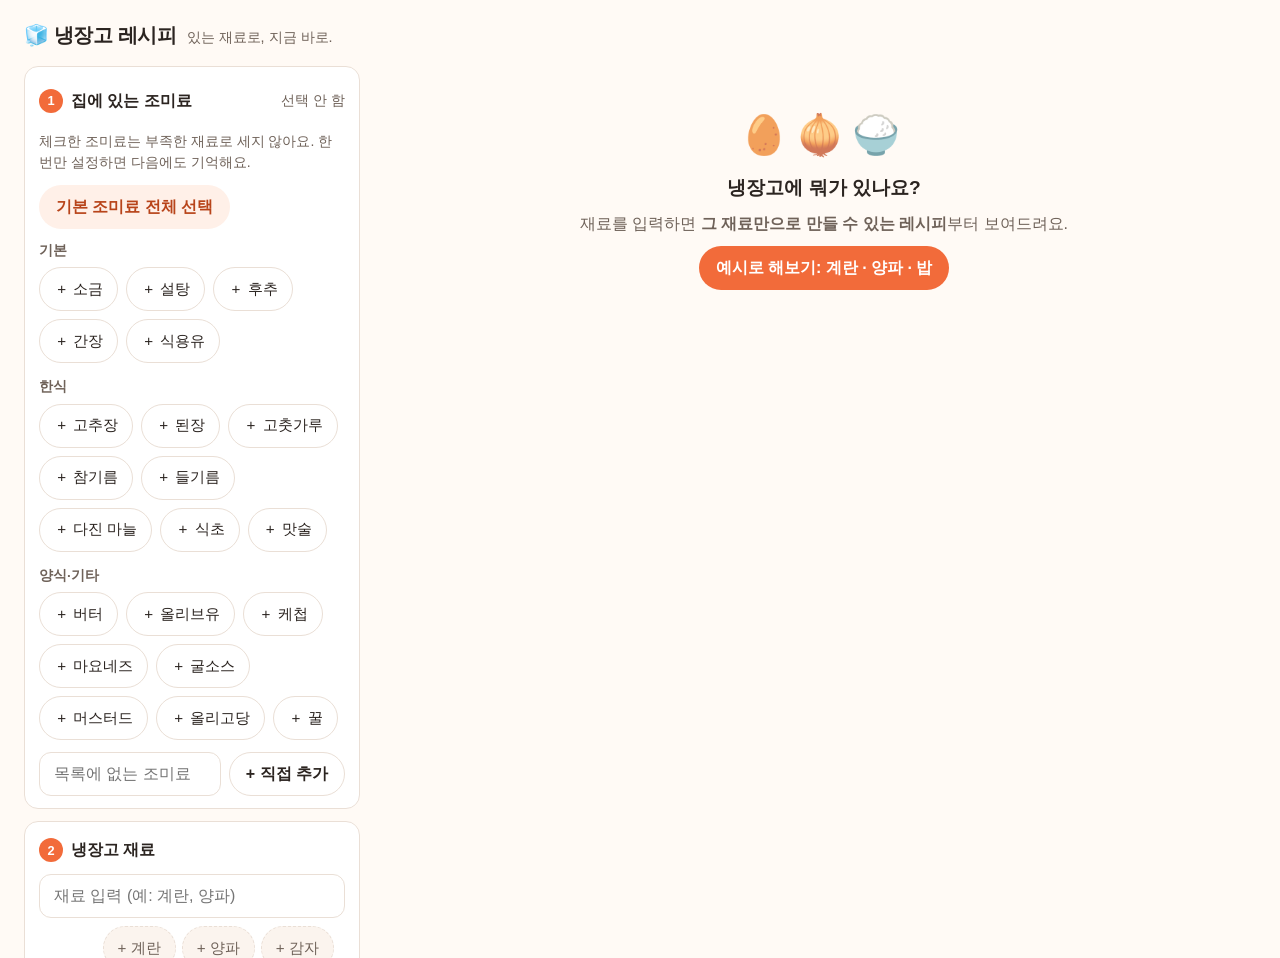
==== index.html @ 760166b5 "냉장고 레시피 MVP - 보유 조미료 선택(localStorage 저장), 재료 입력·자동완성·동의어 매칭 - 부족 재료 수 → 간편 점수 순 3그룹 결과, 정렬·필터 - 레시피 " ====
<!doctype html>
<html lang="ko">
<head>
  <meta charset="utf-8">
  <meta name="viewport" content="width=device-width, initial-scale=1, viewport-fit=cover">
  <title>냉장고 레시피</title>
  <meta name="description" content="집에 있는 재료만으로 만들 수 있는 쉽고 빠른 레시피를 찾아드려요.">
  <meta name="theme-color" content="#f26b3a">
  <link rel="manifest" href="manifest.webmanifest">
  <link rel="icon" href="icons/icon.svg" type="image/svg+xml">
  <link rel="apple-touch-icon" href="icons/icon.svg">
  <meta name="apple-mobile-web-app-capable" content="yes">
  <meta name="apple-mobile-web-app-title" content="냉장고 레시피">
  <link rel="stylesheet" href="css/style.css">
  <script type="module" src="js/app.js"></script>
</head>
<body>
  <header class="site-header">
    <h1 class="logo"><span aria-hidden="true">🧊</span> 냉장고 레시피</h1>
    <p class="tagline">있는 재료로, 지금 바로.</p>
  </header>

  <div class="layout">
    <aside class="sidebar">
      <section class="panel seasoning-panel" aria-labelledby="seasoning-title">
        <button type="button" class="panel-toggle" id="seasoning-toggle" aria-expanded="true" aria-controls="seasoning-body">
          <span class="step-badge" aria-hidden="true">1</span>
          <span id="seasoning-title" class="panel-title">집에 있는 조미료</span>
          <span class="seasoning-count" id="seasoning-count"></span>
          <span class="chevron" aria-hidden="true"></span>
        </button>
        <div class="panel-body" id="seasoning-body">
          <p class="hint" id="seasoning-hint">체크한 조미료는 부족한 재료로 세지 않아요. 한 번만 설정하면 다음에도 기억해요.</p>
          <button type="button" class="btn btn-soft" id="select-basic">기본 조미료 전체 선택</button>
          <div id="seasoning-groups"></div>
          <form class="custom-seasoning" id="custom-seasoning-form" autocomplete="off">
            <label class="sr-only" for="custom-seasoning-input">직접 추가할 조미료</label>
            <input type="text" id="custom-seasoning-input" placeholder="목록에 없는 조미료" maxlength="20">
            <button type="submit" class="btn btn-ghost">+ 직접 추가</button>
          </form>
        </div>
      </section>

      <section class="panel ingredient-panel" id="ingredient-panel" aria-labelledby="ingredient-title">
        <h2 class="panel-heading">
          <span class="step-badge" aria-hidden="true">2</span>
          <span id="ingredient-title" class="panel-title">냉장고 재료</span>
        </h2>
        <ul class="chip-list input-chips" id="input-chips" aria-label="입력한 재료"></ul>
        <div class="combobox">
          <label class="sr-only" for="ingredient-input">재료 입력</label>
          <input type="text" id="ingredient-input" placeholder="재료 입력 (예: 계란, 양파)" autocomplete="off"
                 role="combobox" aria-autocomplete="list" aria-expanded="false" aria-controls="suggestions" enterkeyhint="done">
          <ul class="suggestions" id="suggestions" role="listbox" aria-label="재료 추천" hidden></ul>
        </div>
        <div class="quick-add" aria-label="자주 쓰는 재료 빠른 추가">
          <span class="quick-label">빠른 추가</span>
          <div class="quick-chips" id="quick-chips"></div>
        </div>
      </section>
    </aside>

    <main class="results" id="results" aria-live="polite">
      <div class="toolbar" id="toolbar" hidden>
        <div class="control-group" role="group" aria-label="정렬">
          <span class="control-label">정렬</span>
          <div class="segmented" id="sort-control"></div>
        </div>
        <div class="control-group" role="group" aria-label="조리시간 필터">
          <span class="control-label">시간</span>
          <div class="segmented" id="time-filter"></div>
        </div>
        <div class="control-group" role="group" aria-label="난이도 필터">
          <span class="control-label">난이도</span>
          <div class="segmented" id="difficulty-filter"></div>
        </div>
        <div class="control-group" role="group" aria-label="식사 유형 필터">
          <span class="control-label">유형</span>
          <div class="segmented" id="meal-filter"></div>
        </div>
      </div>
      <div id="result-groups"></div>
    </main>
  </div>

  <div class="detail-backdrop" id="detail-backdrop" hidden></div>
  <aside class="detail" id="detail" role="dialog" aria-modal="true" aria-labelledby="detail-title" hidden></aside>

  <div class="toast" id="toast" role="status" aria-live="polite"></div>
</body>
</html>
---- css/style.css ----
/* 모바일 우선. 768px(태블릿), 1024px(컴퓨터)에서 배치를 넓힌다. */

:root {
  --bg: #fffaf5;
  --surface: #ffffff;
  --surface-2: #fbf4ee;
  --text: #2b2420;
  --muted: #6f6259;
  --line: #eadfd6;
  --accent: #f26b3a;
  --accent-text: #b8441a;
  --accent-soft: #fff0e8;
  --ready: #1f7a4d;
  --ready-soft: #e6f4ec;
  --warn: #9a4b00;
  --warn-soft: #fff1dc;
  --danger: #b42318;
  --danger-soft: #fdecea;
  --shadow: 0 1px 2px rgb(60 30 10 / 6%), 0 4px 14px rgb(60 30 10 / 8%);
  --radius: 14px;
  --touch: 44px;
  --dock-h: 170px;
  color-scheme: light;
}

@media (prefers-color-scheme: dark) {
  :root {
    --bg: #181412;
    --surface: #231e1b;
    --surface-2: #2c2622;
    --text: #f3ece6;
    --muted: #b6a99f;
    --line: #3d3530;
    --accent: #ff8a5c;
    --accent-text: #ffa47f;
    --accent-soft: #3a2519;
    --ready: #6fd3a0;
    --ready-soft: #173327;
    --warn: #f5b25c;
    --warn-soft: #3a2a14;
    --danger: #ff8f84;
    --danger-soft: #3d1c19;
    --shadow: 0 1px 2px rgb(0 0 0 / 30%), 0 4px 14px rgb(0 0 0 / 30%);
    color-scheme: dark;
  }
}

*,
*::before,
*::after { box-sizing: border-box; }

[hidden] { display: none !important; }

html { -webkit-text-size-adjust: 100%; }

body {
  margin: 0;
  min-width: 360px;
  background: var(--bg);
  color: var(--text);
  font-family: -apple-system, BlinkMacSystemFont, "Apple SD Gothic Neo", "Pretendard", "Malgun Gothic", "Noto Sans KR", sans-serif;
  font-size: 16px;
  line-height: 1.5;
  padding-bottom: calc(var(--dock-h) + 16px);
}

body.detail-open { overflow: hidden; }

h1, h2, h3, p { margin: 0; }

button, input { font: inherit; color: inherit; }

button { cursor: pointer; }

:focus-visible {
  outline: 3px solid var(--accent);
  outline-offset: 2px;
}

.sr-only {
  position: absolute;
  width: 1px;
  height: 1px;
  overflow: hidden;
  clip: rect(0 0 0 0);
  white-space: nowrap;
}

/* ---------- 헤더 ---------- */

.site-header {
  display: flex;
  align-items: baseline;
  gap: 10px;
  padding: 14px 16px 6px;
}

.logo { font-size: 1.25rem; font-weight: 800; letter-spacing: -0.02em; }

.tagline { color: var(--muted); font-size: 0.9rem; }

/* ---------- 패널 공통 ---------- */

.sidebar { padding: 0 12px; }

.panel {
  background: var(--surface);
  border: 1px solid var(--line);
  border-radius: var(--radius);
  padding: 12px 14px;
}

.panel-toggle,
.panel-heading {
  display: flex;
  align-items: center;
  gap: 8px;
  width: 100%;
  min-height: var(--touch);
  padding: 0;
  border: 0;
  background: none;
  text-align: left;
  font-size: 1rem;
}

.panel-title { font-weight: 700; }

.step-badge {
  display: inline-grid;
  place-items: center;
  width: 24px;
  height: 24px;
  border-radius: 50%;
  background: var(--accent);
  color: #fff;
  font-size: 0.8rem;
  font-weight: 700;
  flex: none;
}

.seasoning-count { margin-left: auto; color: var(--muted); font-size: 0.9rem; }

.chevron {
  width: 10px;
  height: 10px;
  border-right: 2px solid var(--muted);
  border-bottom: 2px solid var(--muted);
  transform: rotate(45deg);
  transition: transform 0.2s;
  margin: 0 4px 4px 0;
}

.seasoning-panel.collapsed .chevron { transform: rotate(-45deg); margin-bottom: 0; }

.seasoning-panel.collapsed .panel-body { display: none; }

.panel-body { display: grid; gap: 12px; padding-top: 8px; }

.hint { color: var(--muted); font-size: 0.875rem; }

#seasoning-groups { display: grid; gap: 14px; }

.seasoning-group h3 { font-size: 0.85rem; color: var(--muted); font-weight: 600; margin-bottom: 6px; }

.chip-row,
.chip-list { display: flex; flex-wrap: wrap; gap: 8px; }

.chip-list { list-style: none; margin: 0; padding: 0; }

/* ---------- 버튼·칩 ---------- */

.btn {
  min-height: var(--touch);
  padding: 0 16px;
  border-radius: 999px;
  border: 1px solid transparent;
  font-weight: 600;
}

.btn-primary { background: var(--accent); color: #fff; }

.btn-soft { background: var(--accent-soft); color: var(--accent-text); border-color: transparent; justify-self: start; }

.btn-ghost { background: transparent; border-color: var(--line); color: var(--text); }

.chip {
  display: inline-flex;
  align-items: center;
  gap: 4px;
  min-height: var(--touch);
  padding: 0 14px;
  border-radius: 999px;
  border: 1px solid var(--line);
  background: var(--surface);
  font-size: 0.95rem;
  white-space: nowrap;
}

.chip.toggle[aria-pressed="true"] {
  background: var(--accent-soft);
  border-color: var(--accent);
  color: var(--accent-text);
  font-weight: 600;
}

.chip .check { width: 1em; text-align: center; }

.chip.quick { background: var(--surface-2); border-style: dashed; color: var(--muted); }

.input-chip {
  background: var(--accent);
  border-color: var(--accent);
  color: #fff;
  font-weight: 600;
  padding-right: 4px;
}

.input-chip.unknown { background: var(--surface-2); border-color: var(--line); color: var(--muted); font-weight: 500; }

.input-chip small { font-size: 0.75rem; font-weight: 400; }

.chip-remove {
  display: grid;
  place-items: center;
  width: 36px;
  height: 36px;
  border: 0;
  border-radius: 50%;
  background: transparent;
  color: inherit;
  font-size: 1.25rem;
  line-height: 1;
}

.chip-remove:hover { background: rgb(0 0 0 / 12%); }

.custom-seasoning { display: flex; gap: 8px; }

.custom-seasoning input,
.combobox input {
  flex: 1;
  min-width: 0;
  min-height: var(--touch);
  padding: 0 14px;
  border: 1px solid var(--line);
  border-radius: 12px;
  background: var(--surface);
}

.custom-seasoning input:focus,
.combobox input:focus { border-color: var(--accent); outline: none; box-shadow: 0 0 0 3px var(--accent-soft); }

/* ---------- 재료 입력 (휴대폰: 화면 하단 고정) ---------- */

.ingredient-panel {
  position: fixed;
  left: 0;
  right: 0;
  bottom: 0;
  z-index: 20;
  display: grid;
  grid-template-columns: minmax(0, 1fr);
  gap: 8px;
  padding: 8px 12px calc(10px + env(safe-area-inset-bottom));
  border-radius: 18px 18px 0 0;
  border-bottom: 0;
  box-shadow: 0 -4px 20px rgb(60 30 10 / 12%);
}

.ingredient-panel .panel-heading { min-height: 32px; }

.input-chips { max-height: 104px; overflow-y: auto; }

.combobox { position: relative; display: flex; }

.combobox input { font-size: 1rem; }

.suggestions {
  position: absolute;
  left: 0;
  right: 0;
  bottom: calc(100% + 6px); /* 휴대폰에서는 키보드에 가리지 않게 위로 연다 */
  z-index: 30;
  margin: 0;
  padding: 4px;
  list-style: none;
  max-height: 260px;
  overflow-y: auto;
  background: var(--surface);
  border: 1px solid var(--line);
  border-radius: 12px;
  box-shadow: var(--shadow);
}

.suggestions li {
  display: flex;
  align-items: center;
  gap: 8px;
  min-height: var(--touch);
  padding: 0 12px;
  border-radius: 8px;
  cursor: pointer;
}

.suggestions li[aria-selected="true"],
.suggestions li:hover { background: var(--accent-soft); }

.suggestions .alias { color: var(--muted); font-size: 0.85rem; }

.suggestions .alias::before { content: "("; }

.suggestions .alias::after { content: ")"; }

.suggestions .tag {
  margin-left: auto;
  font-size: 0.75rem;
  color: var(--warn);
  background: var(--warn-soft);
  padding: 2px 8px;
  border-radius: 999px;
}

.quick-add { display: flex; align-items: center; gap: 8px; min-width: 0; }

.quick-label { font-size: 0.8rem; color: var(--muted); flex: none; }

.quick-chips {
  display: flex;
  min-width: 0;
  gap: 6px;
  overflow-x: auto;
  scrollbar-width: none;
  padding-bottom: 2px;
}

.quick-chips::-webkit-scrollbar { display: none; }

/* ---------- 결과 ---------- */

.results { padding: 12px 12px 24px; display: grid; gap: 16px; align-content: start; }

/* 그리드 항목은 기본 min-width가 내용 너비라서, 가로 스크롤 줄이 화면을 넓히지 않도록 막는다. */
.results,
.toolbar,
#result-groups,
.group { grid-template-columns: minmax(0, 1fr); }

.toolbar { display: grid; gap: 8px; }

.control-group { display: flex; align-items: center; gap: 8px; min-width: 0; }

.control-label { flex: none; width: 44px; font-size: 0.8rem; color: var(--muted); font-weight: 600; }

.segmented {
  display: flex;
  gap: 6px;
  overflow-x: auto;
  scrollbar-width: none;
  min-width: 0;
}

.segmented::-webkit-scrollbar { display: none; }

.seg {
  flex: none;
  min-height: 40px;
  padding: 0 12px;
  border: 1px solid var(--line);
  border-radius: 999px;
  background: var(--surface);
  font-size: 0.875rem;
  white-space: nowrap;
}

.seg[aria-pressed="true"] { background: var(--text); color: var(--bg); border-color: var(--text); font-weight: 600; }

#result-groups { display: grid; gap: 24px; }

.group { display: grid; gap: 10px; }

.group-title { font-size: 1.1rem; display: flex; align-items: center; gap: 8px; }

.group-title::before {
  content: "";
  width: 10px;
  height: 10px;
  border-radius: 50%;
  background: var(--muted);
}

.group-ready .group-title::before { background: var(--ready); }

.group-one .group-title::before { background: var(--warn); }

.count { font-size: 0.85rem; color: var(--muted); font-weight: 500; }

.group-desc { color: var(--muted); font-size: 0.875rem; margin-top: -6px; }

.more-toggle { width: 100%; }

.notice {
  padding: 12px 14px;
  border-radius: 12px;
  background: var(--warn-soft);
  color: var(--text);
  font-size: 0.95rem;
}

.cards {
  display: grid;
  grid-template-columns: 1fr;
  gap: 10px;
  list-style: none;
  margin: 0;
  padding: 0;
}

.card {
  display: flex;
  gap: 12px;
  width: 100%;
  height: 100%;
  padding: 10px;
  text-align: left;
  background: var(--surface);
  border: 1px solid var(--line);
  border-radius: var(--radius);
  box-shadow: var(--shadow);
  transition: transform 0.12s, border-color 0.12s;
}

.card:hover { border-color: var(--accent); }

.card:active { transform: scale(0.99); }

.thumb {
  flex: none;
  display: grid;
  place-items: center;
  width: 76px;
  height: 76px;
  border-radius: 10px;
  background: var(--accent-soft);
  font-size: 2.4rem;
  overflow: hidden;
}

.thumb img,
.detail-hero img { width: 100%; height: 100%; object-fit: cover; }

.card-body { display: grid; gap: 4px; min-width: 0; align-content: start; }

.card-title { font-size: 1.05rem; font-weight: 700; }

.meta { display: flex; flex-wrap: wrap; align-items: center; gap: 6px 10px; font-size: 0.85rem; color: var(--muted); }

.diff {
  padding: 1px 8px;
  border-radius: 999px;
  font-size: 0.78rem;
  font-weight: 700;
}

.diff-easy { background: var(--ready-soft); color: var(--ready); }

.diff-normal { background: var(--warn-soft); color: var(--warn); }

.diff-hard { background: var(--danger-soft); color: var(--danger); }

.line { font-size: 0.85rem; color: var(--text); overflow: hidden; text-overflow: ellipsis; white-space: nowrap; }

.line-label {
  display: inline-block;
  min-width: 34px;
  margin-right: 4px;
  font-size: 0.75rem;
  font-weight: 700;
  color: var(--muted);
}

.ready-line { color: var(--ready); font-weight: 600; }

.ready-line .line-label { color: var(--ready); }

.missing-line { color: var(--danger); font-weight: 600; }

.missing-line .line-label { color: var(--danger); }

.empty {
  display: grid;
  justify-items: center;
  gap: 10px;
  padding: 40px 16px;
  text-align: center;
  color: var(--muted);
}

.empty h2 { color: var(--text); font-size: 1.2rem; }

.empty-emoji { font-size: 2.4rem; letter-spacing: 0.2em; }

code { background: var(--surface-2); padding: 2px 6px; border-radius: 6px; }

/* ---------- 레시피 상세 ---------- */

.detail-backdrop {
  position: fixed;
  inset: 0;
  z-index: 40;
  background: rgb(20 10 5 / 45%);
}

.detail {
  position: fixed;
  inset: 0;
  z-index: 50;
  overflow-y: auto;
  overscroll-behavior: contain;
  background: var(--bg);
}

.detail-inner { display: grid; gap: 12px; padding: 0 16px calc(32px + env(safe-area-inset-bottom)); }

.detail-bar {
  position: sticky;
  top: 0;
  display: flex;
  justify-content: flex-end;
  padding: 8px 0;
  background: var(--bg);
  z-index: 1;
}

.close {
  width: var(--touch);
  height: var(--touch);
  border: 1px solid var(--line);
  border-radius: 50%;
  background: var(--surface);
  font-size: 1.5rem;
  line-height: 1;
}

.detail-hero {
  display: grid;
  place-items: center;
  height: 140px;
  border-radius: var(--radius);
  background: var(--accent-soft);
  font-size: 4.5rem;
  overflow: hidden;
}

.detail-title { font-size: 1.5rem; font-weight: 800; }

.status { padding: 10px 12px; border-radius: 10px; font-weight: 600; font-size: 0.95rem; }

.status-ready { background: var(--ready-soft); color: var(--ready); }

.status-missing { background: var(--danger-soft); color: var(--danger); }

.section-title { font-size: 1.05rem; margin-top: 8px; }

.ingredient-list { list-style: none; margin: 0; padding: 0; display: grid; gap: 6px; }

.ingredient-list li {
  display: flex;
  flex-wrap: wrap;
  align-items: center;
  gap: 4px 10px;
  padding: 10px 12px;
  border-radius: 10px;
  background: var(--surface);
  border: 1px solid var(--line);
}

.ingredient-list .mark {
  flex: none;
  min-width: 52px;
  padding: 1px 8px;
  border-radius: 999px;
  font-size: 0.78rem;
  font-weight: 700;
  text-align: center;
}

.ingredient-list .have .mark { background: var(--ready-soft); color: var(--ready); }

.ingredient-list .optional .mark { background: var(--surface-2); color: var(--muted); }

.ingredient-list .missing { border-color: var(--danger); background: var(--danger-soft); }

.ingredient-list .missing .mark { background: var(--danger); color: #fff; }

.ingredient-list .missing .ing-name { font-weight: 700; }

.ing-name { font-weight: 600; }

.amount { margin-left: auto; color: var(--muted); font-size: 0.9rem; }

.subs { flex-basis: 100%; font-size: 0.85rem; color: var(--text); padding-left: 62px; }

.note { font-size: 0.8rem; color: var(--muted); }

.steps { margin: 0; padding: 0; list-style: none; counter-reset: step; display: grid; gap: 10px; }

.steps li {
  counter-increment: step;
  display: grid;
  grid-template-columns: 32px 1fr;
  gap: 6px 10px;
  padding: 12px;
  border-radius: 12px;
  background: var(--surface);
  border: 1px solid var(--line);
}

.steps li::before {
  content: counter(step);
  display: grid;
  place-items: center;
  width: 28px;
  height: 28px;
  border-radius: 50%;
  background: var(--text);
  color: var(--bg);
  font-weight: 700;
  font-size: 0.9rem;
}

.steps p { align-self: center; }

.timer {
  grid-column: 2;
  justify-self: start;
  min-height: var(--touch);
  padding: 0 14px;
  border-radius: 999px;
  border: 1px solid var(--accent);
  background: var(--accent-soft);
  color: var(--accent-text);
  font-weight: 600;
  font-variant-numeric: tabular-nums;
}

.timer.running { background: var(--accent); color: #fff; }

.timer.done { border-color: var(--ready); background: var(--ready-soft); color: var(--ready); }

/* ---------- 토스트 ---------- */

.toast {
  position: fixed;
  left: 50%;
  bottom: calc(var(--dock-h) + 12px);
  z-index: 60;
  max-width: calc(100% - 32px);
  padding: 10px 16px;
  border-radius: 12px;
  background: var(--text);
  color: var(--bg);
  font-size: 0.9rem;
  opacity: 0;
  pointer-events: none;
  transform: translate(-50%, 8px);
  transition: opacity 0.2s, transform 0.2s;
}

.toast.show { opacity: 1; transform: translate(-50%, 0); }

/* ---------- 태블릿 (768~1023px) ---------- */

@media (min-width: 768px) {
  body { padding-bottom: 0; }

  .site-header { padding: 20px 24px 8px; }

  .sidebar { display: grid; gap: 12px; padding: 0 24px; }

  .panel-toggle { pointer-events: none; }

  .chevron { display: none; }

  .ingredient-panel {
    position: static;
    padding: 12px 14px;
    border-radius: var(--radius);
    border-bottom: 1px solid var(--line);
    box-shadow: none;
  }

  .suggestions { bottom: auto; top: calc(100% + 6px); }

  .quick-chips { flex-wrap: wrap; overflow: visible; }

  .results { padding: 16px 24px 40px; }

  .cards { grid-template-columns: repeat(2, 1fr); }

  .card { flex-direction: column; }

  .thumb { width: 100%; height: 96px; }

  .toast { bottom: 24px; }

  .detail {
    left: auto;
    width: min(520px, 88vw);
    border-left: 1px solid var(--line);
    box-shadow: -8px 0 30px rgb(0 0 0 / 15%);
    animation: slide-in 0.2s ease-out;
  }

  .detail-inner { padding: 0 24px 40px; }
}

/* ---------- 컴퓨터 (1024px 이상): 왼쪽 사이드바 + 결과 3열 ---------- */

@media (min-width: 1024px) {
  .layout {
    display: grid;
    grid-template-columns: 360px 1fr;
    gap: 8px;
    max-width: 1440px;
    margin: 0 auto;
    align-items: start;
  }

  .site-header { max-width: 1440px; margin: 0 auto; }

  .sidebar {
    position: sticky;
    top: 0;
    max-height: 100vh;
    overflow-y: auto;
    padding: 8px 0 24px 24px;
  }

  .results { padding-top: 8px; }

  .cards { grid-template-columns: repeat(3, 1fr); }

  .detail-backdrop { background: rgb(20 10 5 / 25%); }
}

@keyframes slide-in {
  from { transform: translateX(24px); opacity: 0; }
  to { transform: none; opacity: 1; }
}

@media (prefers-reduced-motion: reduce) {
  *, *::before, *::after { transition: none !important; animation: none !important; }
}
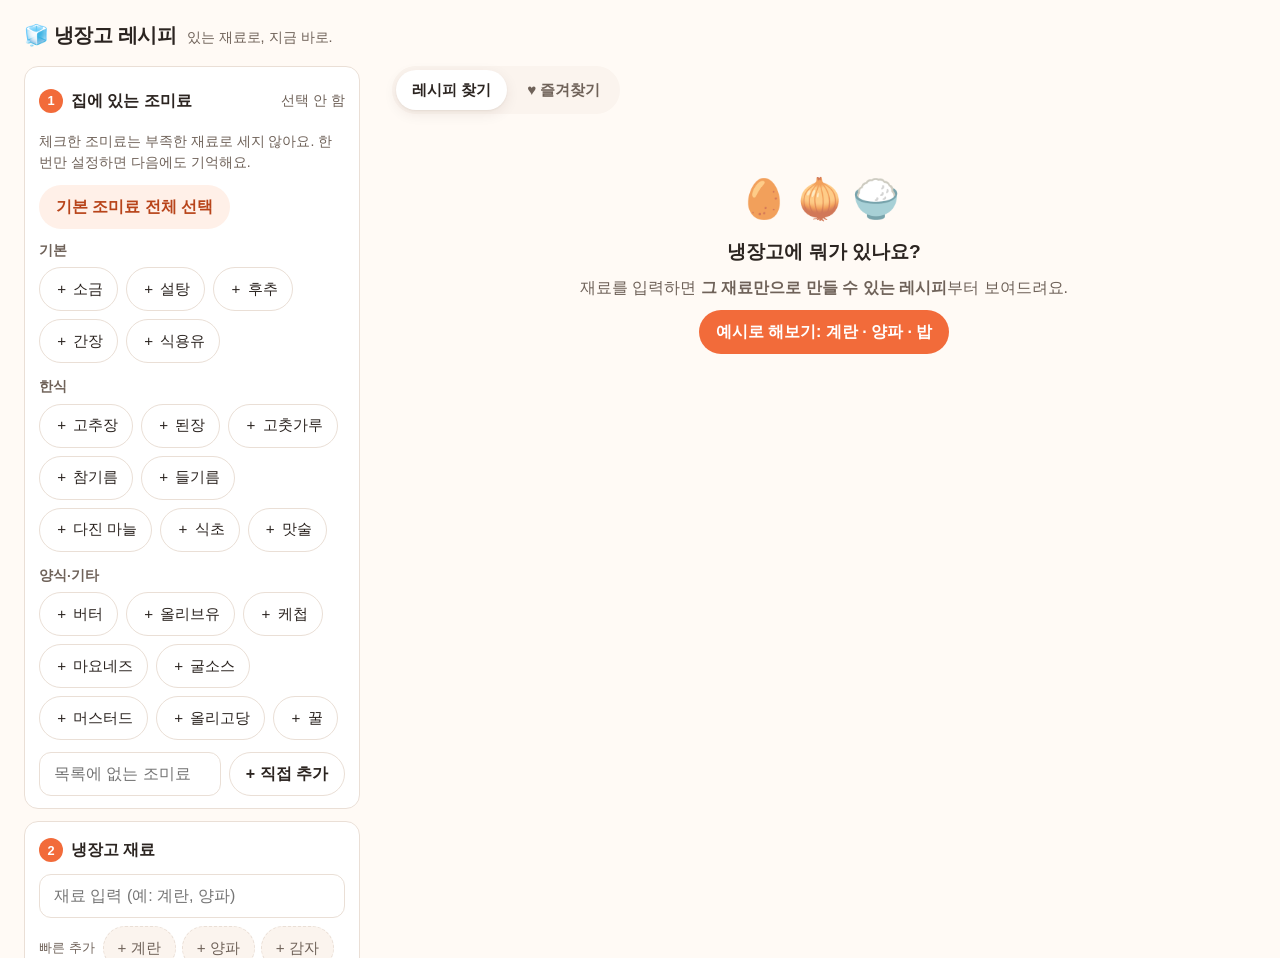
==== commit c9b44bb6: "F5 편의 기능과 장보기 연결 추가 - 즐겨찾기: 카드·상세의 하트, 즐겨찾기 보기(현재 재료 기준 정렬) - 최근 재료 조합 최대 5개 저장, 첫 화면에서 불러오기 - "꼭 써야" ====
--- a/index.html
+++ b/index.html
@@ -42,11 +42,15 @@
       </section>
 
       <section class="panel ingredient-panel" id="ingredient-panel" aria-labelledby="ingredient-title">
-        <h2 class="panel-heading">
-          <span class="step-badge" aria-hidden="true">2</span>
-          <span id="ingredient-title" class="panel-title">냉장고 재료</span>
-        </h2>
+        <div class="panel-head">
+          <h2 class="panel-heading">
+            <span class="step-badge" aria-hidden="true">2</span>
+            <span id="ingredient-title" class="panel-title">냉장고 재료</span>
+          </h2>
+          <button type="button" class="text-btn" id="clear-inputs" hidden>전체 지우기</button>
+        </div>
         <ul class="chip-list input-chips" id="input-chips" aria-label="입력한 재료"></ul>
+        <p class="pin-hint" id="pin-hint" hidden>📌를 누르면 그 재료를 <strong>꼭 쓰는</strong> 레시피만 보여요.</p>
         <div class="combobox">
           <label class="sr-only" for="ingredient-input">재료 입력</label>
           <input type="text" id="ingredient-input" placeholder="재료 입력 (예: 계란, 양파)" autocomplete="off"
@@ -61,6 +65,10 @@
     </aside>
 
     <main class="results" id="results" aria-live="polite">
+      <div class="view-tabs" id="view-tabs" role="group" aria-label="보기 전환">
+        <button type="button" class="view-tab" data-view="search" aria-pressed="true">레시피 찾기</button>
+        <button type="button" class="view-tab" data-view="favorites" aria-pressed="false">♥ 즐겨찾기 <span class="count" id="fav-count"></span></button>
+      </div>
       <div class="toolbar" id="toolbar" hidden>
         <div class="control-group" role="group" aria-label="정렬">
           <span class="control-label">정렬</span>
--- a/css/style.css
+++ b/css/style.css
@@ -216,6 +216,46 @@
   padding-right: 4px;
 }
 
+.input-chip:not(.unknown) { padding-left: 2px; }
+
+.chip-pin {
+  display: grid;
+  place-items: center;
+  width: 36px;
+  height: 36px;
+  border: 0;
+  border-radius: 50%;
+  background: transparent;
+  font-size: 0.95rem;
+  opacity: 0.45;
+  filter: grayscale(1);
+}
+
+.chip-pin:hover { opacity: 0.8; }
+
+.input-chip.pinned { background: var(--text); border-color: var(--text); color: var(--bg); }
+
+.input-chip.pinned .chip-pin { opacity: 1; filter: none; }
+
+.input-chip.pinned small { font-weight: 700; margin-left: 2px; }
+
+.panel-head { display: flex; align-items: center; justify-content: space-between; gap: 8px; }
+
+.text-btn {
+  min-height: 36px;
+  padding: 0 8px;
+  border: 0;
+  background: none;
+  color: var(--muted);
+  flex: none;
+  white-space: nowrap;
+  font-size: 0.85rem;
+  text-decoration: underline;
+  text-underline-offset: 3px;
+}
+
+.pin-hint { font-size: 0.8rem; color: var(--muted); }
+
 .input-chip.unknown { background: var(--surface-2); border-color: var(--line); color: var(--muted); font-weight: 500; }
 
 .input-chip small { font-size: 0.75rem; font-weight: 400; }
@@ -348,6 +388,44 @@
 
 .toolbar { display: grid; gap: 8px; }
 
+.view-tabs {
+  display: flex;
+  gap: 4px;
+  padding: 4px;
+  border-radius: 999px;
+  background: var(--surface-2);
+  justify-self: start;
+}
+
+.view-tab {
+  min-height: 40px;
+  padding: 0 16px;
+  border: 0;
+  border-radius: 999px;
+  background: transparent;
+  color: var(--muted);
+  font-weight: 600;
+  font-size: 0.95rem;
+}
+
+.view-tab[aria-pressed="true"] { background: var(--surface); color: var(--text); box-shadow: var(--shadow); }
+
+.pin-notice {
+  padding: 10px 14px;
+  border-radius: 12px;
+  background: var(--surface-2);
+  border: 1px dashed var(--line);
+  font-size: 0.95rem;
+}
+
+.recent { display: grid; gap: 8px; justify-items: center; margin-top: 16px; }
+
+.recent h3 { font-size: 0.9rem; color: var(--text); }
+
+.recent-list { display: flex; flex-wrap: wrap; justify-content: center; gap: 8px; }
+
+.recent-chip { white-space: normal; text-align: left; }
+
 .control-group { display: flex; align-items: center; gap: 8px; min-width: 0; }
 
 .control-label { flex: none; width: 44px; font-size: 0.8rem; color: var(--muted); font-weight: 600; }
@@ -431,6 +509,37 @@
 }
 
 .card:hover { border-color: var(--accent); }
+
+.card-item { position: relative; }
+
+.fav-btn {
+  border: 1px solid var(--line);
+  background: var(--surface);
+  color: var(--danger);
+  font-weight: 700;
+}
+
+.fav-icon {
+  position: absolute;
+  top: 6px;
+  right: 6px;
+  width: var(--touch);
+  height: var(--touch);
+  border-radius: 50%;
+  font-size: 1.3rem;
+  line-height: 1;
+}
+
+.fav-label {
+  min-height: var(--touch);
+  padding: 0 14px;
+  border-radius: 999px;
+  margin-right: auto;
+}
+
+.fav-btn[aria-pressed="true"] { background: var(--danger-soft); border-color: var(--danger); }
+
+.card-body { padding-right: 40px; }
 
 .card:active { transform: scale(0.99); }
 
@@ -600,6 +709,15 @@
 .amount { margin-left: auto; color: var(--muted); font-size: 0.9rem; }
 
 .subs { flex-basis: 100%; font-size: 0.85rem; color: var(--text); padding-left: 62px; }
+
+.shop-link {
+  display: inline-flex;
+  align-items: center;
+  min-height: 36px;
+  color: var(--accent-text);
+  font-weight: 600;
+  text-underline-offset: 3px;
+}
 
 .note { font-size: 0.8rem; color: var(--muted); }
 
@@ -694,6 +812,10 @@
 
   .quick-chips { flex-wrap: wrap; overflow: visible; }
 
+  .quick-add { align-items: flex-start; }
+
+  .quick-label { line-height: var(--touch); }
+
   .results { padding: 16px 24px 40px; }
 
   .cards { grid-template-columns: repeat(2, 1fr); }
@@ -701,6 +823,8 @@
   .card { flex-direction: column; }
 
   .thumb { width: 100%; height: 96px; }
+
+  .card-body { padding-right: 0; } /* 하트는 사진 영역 위에 뜬다 */
 
   .toast { bottom: 24px; }
 
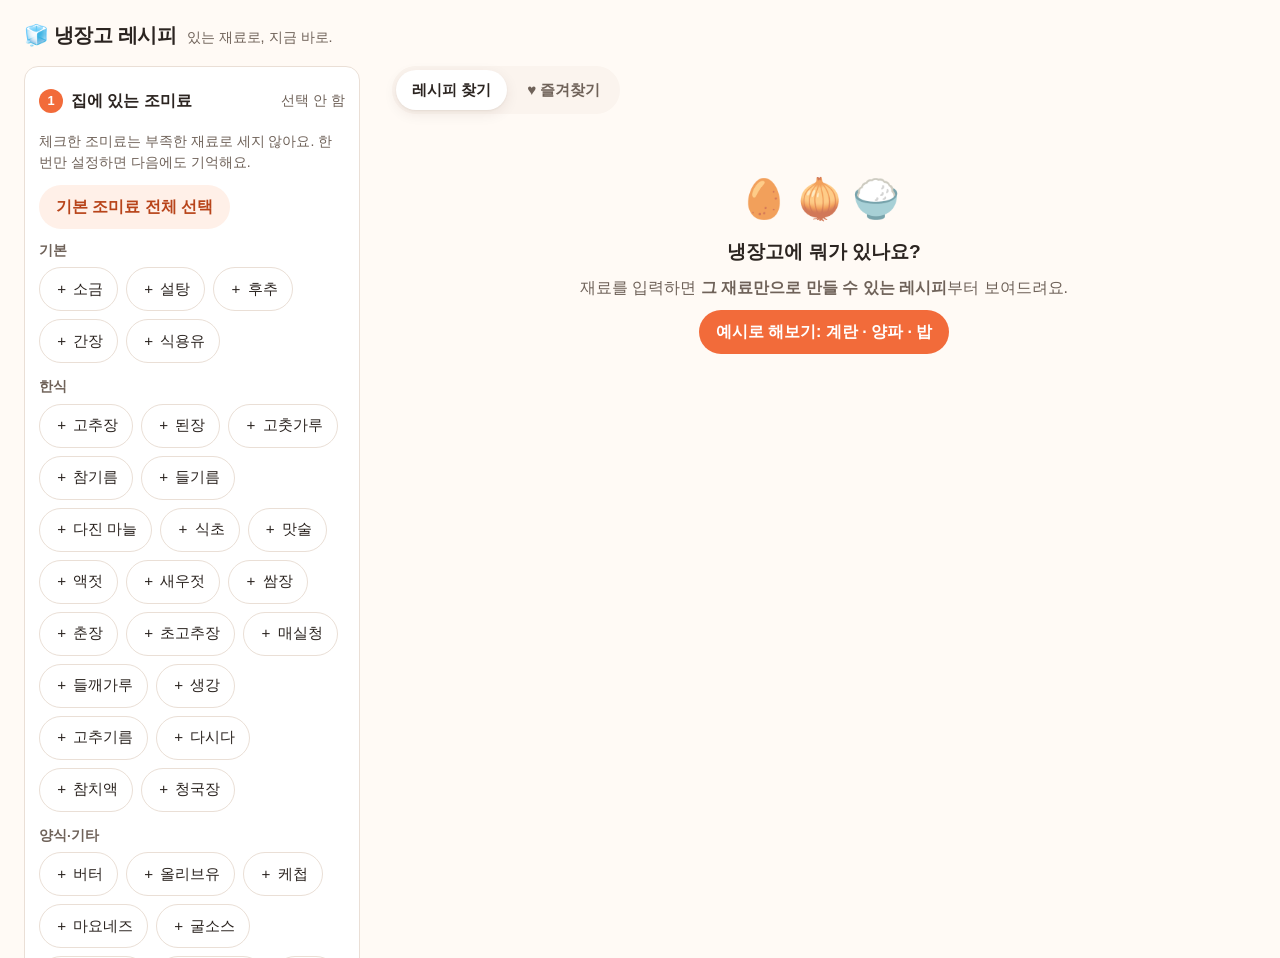
==== commit e885e39a: "재료 사전 1,280개·레시피 726개로 확장 - 재료·조미료 1,013개 추가 (267개 → 1,280개). 기존 재료의 품종·형태는 동의어로 합쳐 매칭이 끊기지 않게 함 - 레" ====
--- a/index.html
+++ b/index.html
@@ -2,9 +2,31 @@
 <html lang="ko">
 <head>
   <meta charset="utf-8">
+  <!-- Google tag (gtag.js) -->
+  <script async src="https://www.googletagmanager.com/gtag/js?id=G-N5K2RFX1G3"></script>
+  <script>
+    window.dataLayer = window.dataLayer || [];
+    function gtag(){dataLayer.push(arguments);}
+    gtag('js', new Date());
+
+    gtag('config', 'G-N5K2RFX1G3');
+  </script>
   <meta name="viewport" content="width=device-width, initial-scale=1, viewport-fit=cover">
   <title>냉장고 레시피</title>
   <meta name="description" content="집에 있는 재료만으로 만들 수 있는 쉽고 빠른 레시피를 찾아드려요.">
+  <link rel="canonical" href="https://ljy100879-boop.github.io/fridge-recipe/">
+  <!-- 카카오톡·SNS 공유 미리보기. 이미지 원본은 scripts/og-image.html -->
+  <meta property="og:type" content="website">
+  <meta property="og:site_name" content="냉장고 레시피">
+  <meta property="og:locale" content="ko_KR">
+  <meta property="og:url" content="https://ljy100879-boop.github.io/fridge-recipe/">
+  <meta property="og:title" content="냉장고 레시피 — 있는 재료로, 지금 바로">
+  <meta property="og:description" content="집에 있는 재료만 넣으면 쉽고 빠른 요리를 먼저 찾아드려요. 회원가입 없이 바로 사용하세요.">
+  <meta property="og:image" content="https://ljy100879-boop.github.io/fridge-recipe/icons/og-image.png">
+  <meta property="og:image:width" content="1200">
+  <meta property="og:image:height" content="630">
+  <meta property="og:image:alt" content="냉장고 레시피 — 있는 재료로, 지금 바로.">
+  <meta name="twitter:card" content="summary_large_image">
   <meta name="theme-color" content="#f26b3a">
   <link rel="manifest" href="manifest.webmanifest">
   <link rel="icon" href="icons/icon.svg" type="image/svg+xml">
@@ -35,7 +57,7 @@
           <div id="seasoning-groups"></div>
           <form class="custom-seasoning" id="custom-seasoning-form" autocomplete="off">
             <label class="sr-only" for="custom-seasoning-input">직접 추가할 조미료</label>
-            <input type="text" id="custom-seasoning-input" placeholder="목록에 없는 조미료" maxlength="20">
+            <input type="text" id="custom-seasoning-input" placeholder="다른 조미료 이름 (예: 해선장)" maxlength="20">
             <button type="submit" class="btn btn-ghost">+ 직접 추가</button>
           </form>
         </div>
--- a/css/style.css
+++ b/css/style.css
@@ -762,6 +762,21 @@
   font-variant-numeric: tabular-nums;
 }
 
+.tip {
+  display: grid;
+  gap: 4px;
+  padding: 12px 14px;
+  border-radius: 12px;
+  background: var(--warn-soft);
+  border-left: 4px solid var(--warn);
+}
+
+.tip strong { color: var(--warn); font-size: 0.9rem; }
+
+.more-links { display: flex; flex-wrap: wrap; gap: 8px; }
+
+.more-link { display: inline-flex; align-items: center; text-decoration: none; }
+
 .timer.running { background: var(--accent); color: #fff; }
 
 .timer.done { border-color: var(--ready); background: var(--ready-soft); color: var(--ready); }
